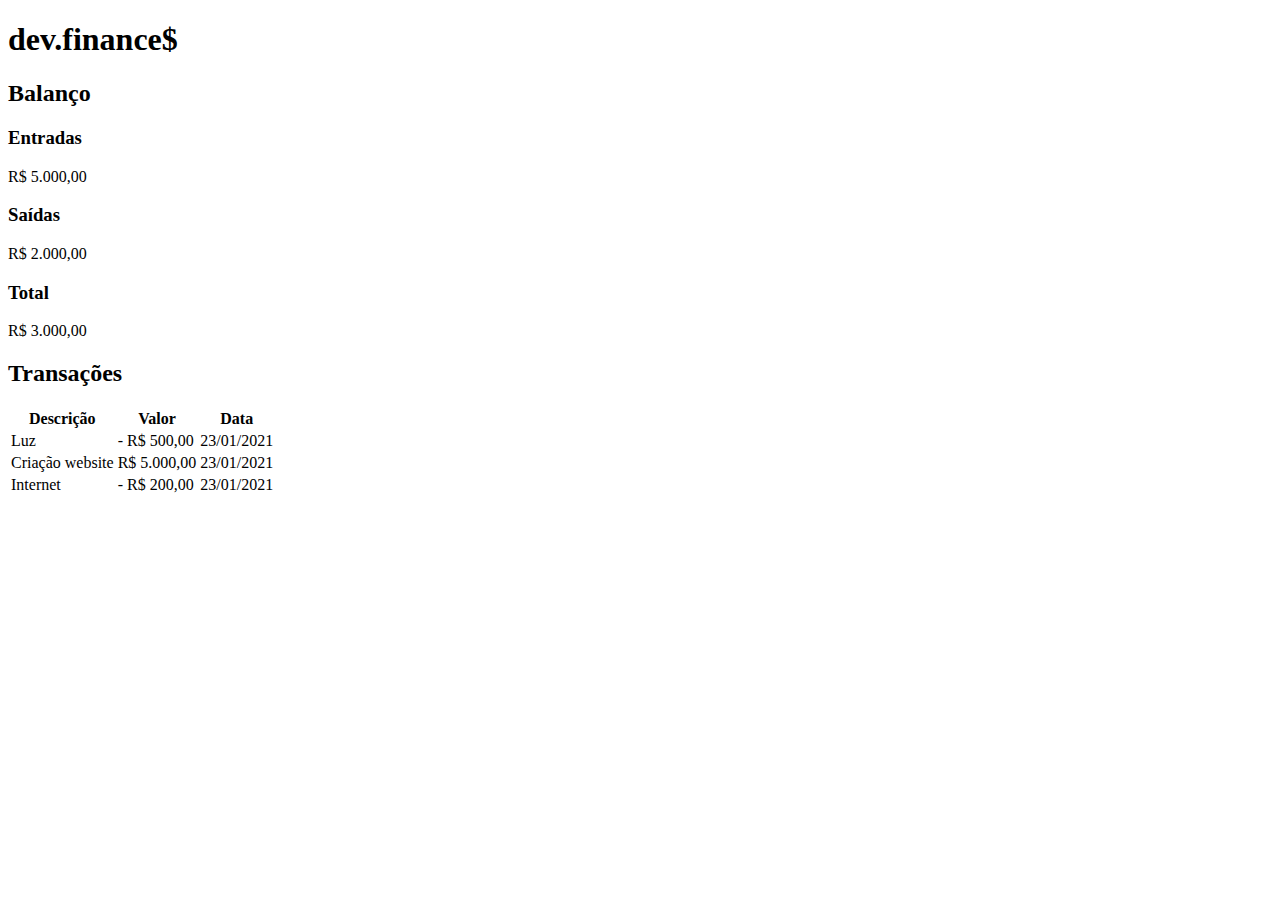
==== index.html @ 40fa6619 "Estruturação HTML" ====
<!DOCTYPE html>
<html lang="pt-BR">
<head>
    <meta charset="UTF-8">
    <meta name="viewport" content="width=device-width, initial-scale=1.0">
    <title>dev.finance$</title>
</head>
<body>
    <h1>dev.finance$</h1>

    <h2>Balanço</h2>
    <h3>Entradas</h3>
    <p>R$ 5.000,00</p>

    <h3>Saídas</h3>
    <p>R$ 2.000,00</p>

    <h3>Total</h3>
    <p>R$ 3.000,00</p>

    <h2>Transações</h2>

    <table>
        <thead>
            <tr>
                <th>Descrição</th>
                <th>Valor</th>
                <th>Data</th>
            </tr>
        </thead>
        <tbody>
            <tr>
                <td>Luz</td>
                <td>- R$ 500,00</td>
                <td>23/01/2021</td>
            </tr>
            <tr>
                <td>Criação website</td>
                <td>R$ 5.000,00</td>
                <td>23/01/2021</td>
            </tr>
            <tr>
                <td>Internet</td>
                <td>- R$ 200,00</td>
                <td>23/01/2021</td>
            </tr>
        </tbody>
    </table>
</body>
</html>
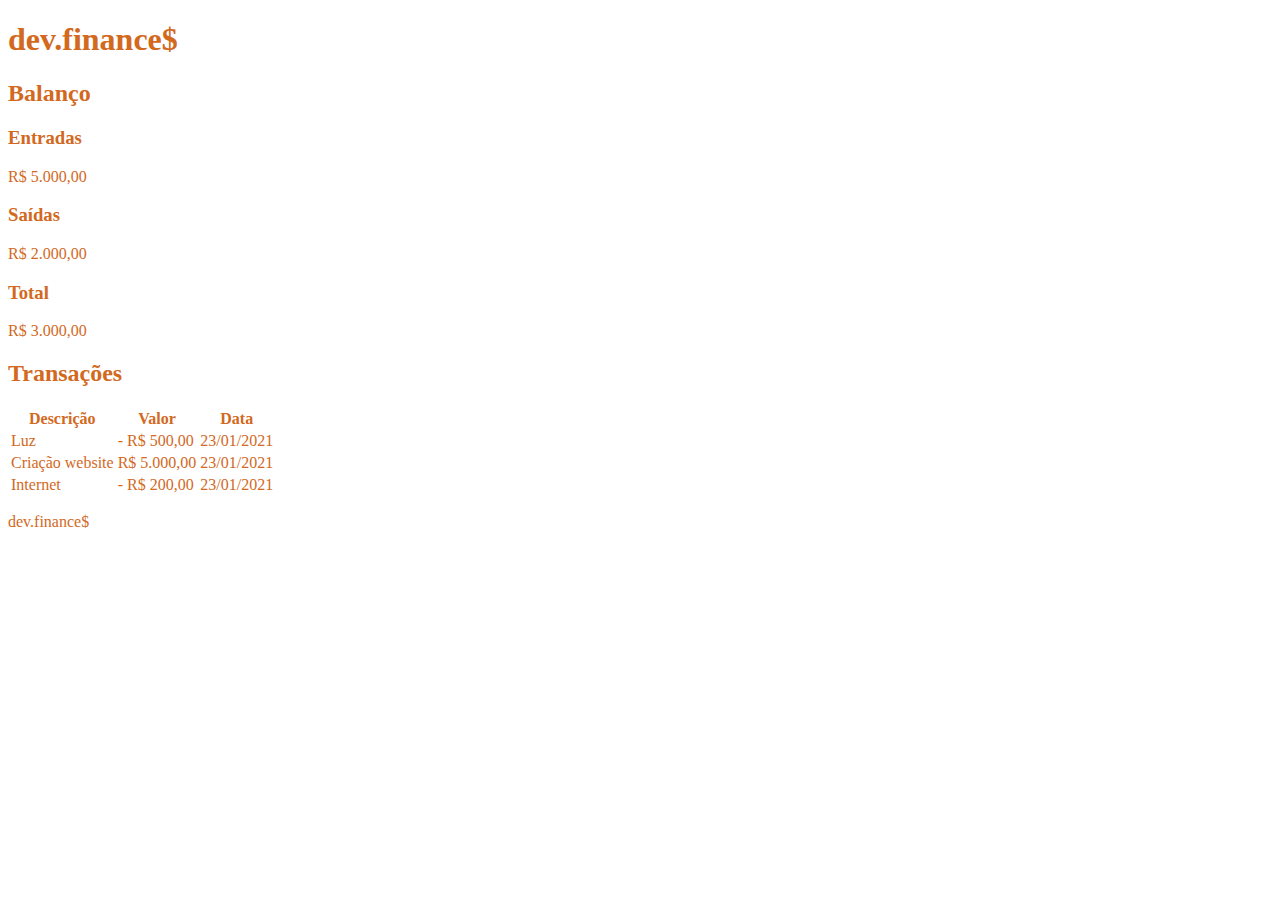
==== commit 851c4488: "Criação primeiro CSS" ====
--- a/index.html
+++ b/index.html
@@ -1,50 +1,71 @@
 <!DOCTYPE html>
 <html lang="pt-BR">
-<head>
-    <meta charset="UTF-8">
-    <meta name="viewport" content="width=device-width, initial-scale=1.0">
+  <head>
+    <meta charset="UTF-8" />
+    <meta name="viewport" content="width=device-width, initial-scale=1.0" />
     <title>dev.finance$</title>
-</head>
-<body>
-    <h1>dev.finance$</h1>
 
-    <h2>Balanço</h2>
-    <h3>Entradas</h3>
-    <p>R$ 5.000,00</p>
+    <link rel="stylesheet" href="style.css">
 
-    <h3>Saídas</h3>
-    <p>R$ 2.000,00</p>
+  </head>
+  <body>
+    <header id="logo"><!--Logomarca-->
+      <h1>dev.finance$</h1>
+    </header>
 
-    <h3>Total</h3>
-    <p>R$ 3.000,00</p>
+    <main><!--ConteúdoPrincipal-->
+      <section id="balance">
+        <h2>Balanço</h2>
+        <div>
+          <h3>Entradas</h3>
+          <p>R$ 5.000,00</p>
+        </div>
 
-    <h2>Transações</h2>
+        <div>
+          <h3>Saídas</h3>
+          <p>R$ 2.000,00</p>
+        </div>
 
-    <table>
-        <thead>
+        <div>
+          <h3>Total</h3>
+          <p>R$ 3.000,00</p>
+        </div>
+
+      </section>
+
+      <section id="transaction">
+        <h2>Transações</h2>
+        <table id="data-table">
+          <thead>
             <tr>
-                <th>Descrição</th>
-                <th>Valor</th>
-                <th>Data</th>
+              <th>Descrição</th>
+              <th>Valor</th>
+              <th>Data</th>
             </tr>
-        </thead>
-        <tbody>
+          </thead>
+          <tbody>
             <tr>
-                <td>Luz</td>
-                <td>- R$ 500,00</td>
-                <td>23/01/2021</td>
+              <td>Luz</td>
+              <td>- R$ 500,00</td>
+              <td>23/01/2021</td>
             </tr>
             <tr>
-                <td>Criação website</td>
-                <td>R$ 5.000,00</td>
-                <td>23/01/2021</td>
+              <td>Criação website</td>
+              <td>R$ 5.000,00</td>
+              <td>23/01/2021</td>
             </tr>
             <tr>
-                <td>Internet</td>
-                <td>- R$ 200,00</td>
-                <td>23/01/2021</td>
+              <td>Internet</td>
+              <td>- R$ 200,00</td>
+              <td>23/01/2021</td>
             </tr>
-        </tbody>
-    </table>
-</body>
-</html>+          </tbody>
+        </table>
+      </section>
+    </main>
+
+    <footer><!--Rodapé-->
+      <p>dev.finance$</p>
+    </footer>
+  </body>
+</html>
--- a/style.css
+++ b/style.css
@@ -0,0 +1,3 @@
+body {
+    color: chocolate;
+}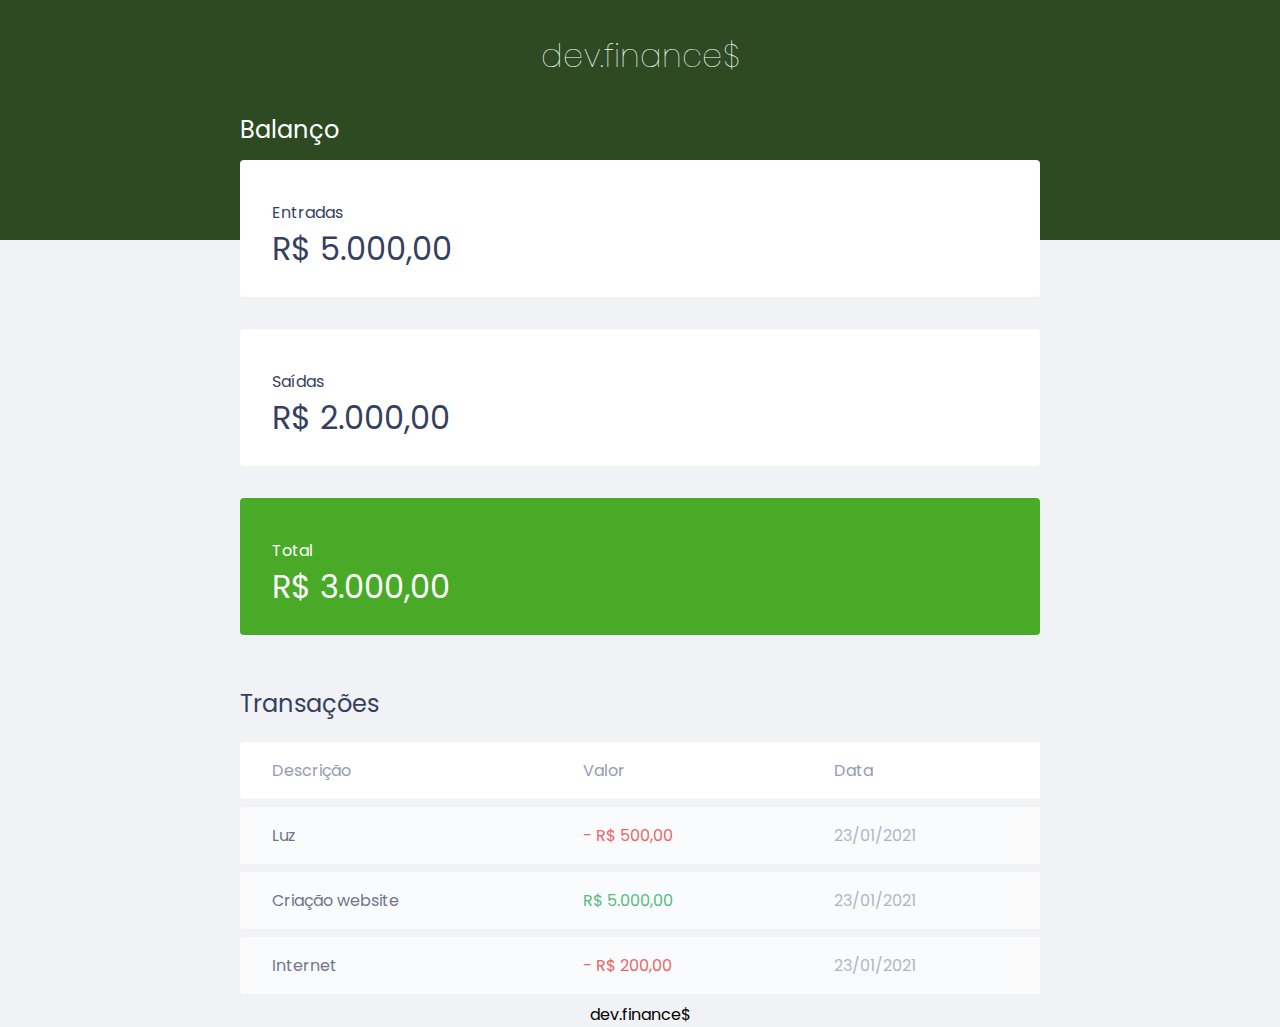
==== commit e65a816f: "Fim da primeira aula" ====
--- a/index.html
+++ b/index.html
@@ -5,28 +5,30 @@
     <meta name="viewport" content="width=device-width, initial-scale=1.0" />
     <title>dev.finance$</title>
 
-    <link rel="stylesheet" href="style.css">
+    <link rel="stylesheet" href="./style.css">
+    <link rel="preconnect" href="https://fonts.gstatic.com">
+    <link href="https://fonts.googleapis.com/css2?family=Poppins:ital,wght@0,100;0,400;0,700;1,100;1,400;1,700&display=swap" rel="stylesheet">
 
   </head>
   <body>
-    <header id="logo"><!--Logomarca-->
-      <h1>dev.finance$</h1>
+    <header><!--Logomarca-->
+      <h1 id="logo">dev.finance$</h1>
     </header>
 
-    <main><!--ConteúdoPrincipal-->
+    <main class="container"><!--ConteúdoPrincipal-->
       <section id="balance">
         <h2>Balanço</h2>
-        <div>
+        <div class="card">
           <h3>Entradas</h3>
           <p>R$ 5.000,00</p>
         </div>
 
-        <div>
+        <div class="card">
           <h3>Saídas</h3>
           <p>R$ 2.000,00</p>
         </div>
 
-        <div>
+        <div class="card total">
           <h3>Total</h3>
           <p>R$ 3.000,00</p>
         </div>
@@ -45,19 +47,19 @@
           </thead>
           <tbody>
             <tr>
-              <td>Luz</td>
-              <td>- R$ 500,00</td>
-              <td>23/01/2021</td>
+              <td class="description">Luz</td>
+              <td class="expense">- R$ 500,00</td>
+              <td class="date">23/01/2021</td>
             </tr>
             <tr>
-              <td>Criação website</td>
-              <td>R$ 5.000,00</td>
-              <td>23/01/2021</td>
+              <td class="description">Criação website</td>
+              <td class="income">R$ 5.000,00</td>
+              <td class="date">23/01/2021</td>
             </tr>
             <tr>
-              <td>Internet</td>
-              <td>- R$ 200,00</td>
-              <td>23/01/2021</td>
+              <td class="description">Internet</td>
+              <td class="expense">- R$ 200,00</td>
+              <td class="date">23/01/2021</td>
             </tr>
           </tbody>
         </table>
--- a/style.css
+++ b/style.css
@@ -1,3 +1,134 @@
+/* =================== Global =================== */
+:root {
+    --dark-blue: #363f5f;
+}
+
+* {
+    margin: 0;
+    padding: 0;
+    box-sizing: border-box;
+}
+
 body {
-    color: chocolate;
+    background: #f0f2f5;
+    font-family: 'Poppins', sans-serif;
+}
+
+.container {
+    width: min(90vw, 800px);
+    margin: auto;
+}
+
+/* =================== Titles =================== */
+h2 {
+    margin-top: 3.2rem;
+    margin-bottom: 0.8rem;
+    color: var(--dark-blue);
+
+    font-weight: normal;
+}
+
+/* =================== Header =================== */
+header {
+    background: #2D4A22;
+    padding: 2rem 0 10rem;
+    text-align: center;
+}
+
+#logo {
+    color: #fff;
+    font-weight: 100;
+}
+
+/* =================== Balance =================== */
+
+#balance {
+    margin-top: -8rem;
+}
+
+#balance h2 {
+    color: #fff;
+    margin-top: 0;
+}
+
+/* =================== Cards =================== */
+
+.card {
+    background: #fff;
+    padding: 1.5rem 2rem;
+    border-radius: 0.25rem;
+
+    margin-bottom: 2rem;
+
+    color: var(--dark-blue);
+}
+
+.card h3 {
+    font-weight: normal;
+    font-size: 1rem;
+
+    margin-top: 1rem;
+}
+
+.card p {
+    font-size: 2rem;
+    line-height: 3rem;
+}
+
+.card.total {
+    background: #48aa26;
+    color: #fff;
+}
+
+/* =================== Table =================== */
+
+#data-table {
+    width: 100%;
+    border-spacing: 0 0.5rem;
+    color: #969CB3;
+}
+
+table thead tr th:first-child,
+table tbody tr td:first-child{
+    border-radius: 0.25rem 0 0 0.25rem;
+}
+
+table thead th {
+    background: #fff;
+
+    font-weight: normal;
+    padding: 1rem 2rem;
+
+    text-align: left;
+}
+
+table tbody tr {
+    opacity: 0.7;
+}
+
+table tbody tr:hover {
+    opacity: 1;
+}
+
+table tbody td {
+    background: #fff;
+    padding: 1rem 2rem;
+}
+
+td.description {
+    color: var(--dark-blue);
+}
+
+td.income {
+    color: #12a454;
+}
+
+td.expense {
+    color: #e92929;
+}
+
+/* =================== Footer =================== */
+
+footer {
+    text-align: center;
 }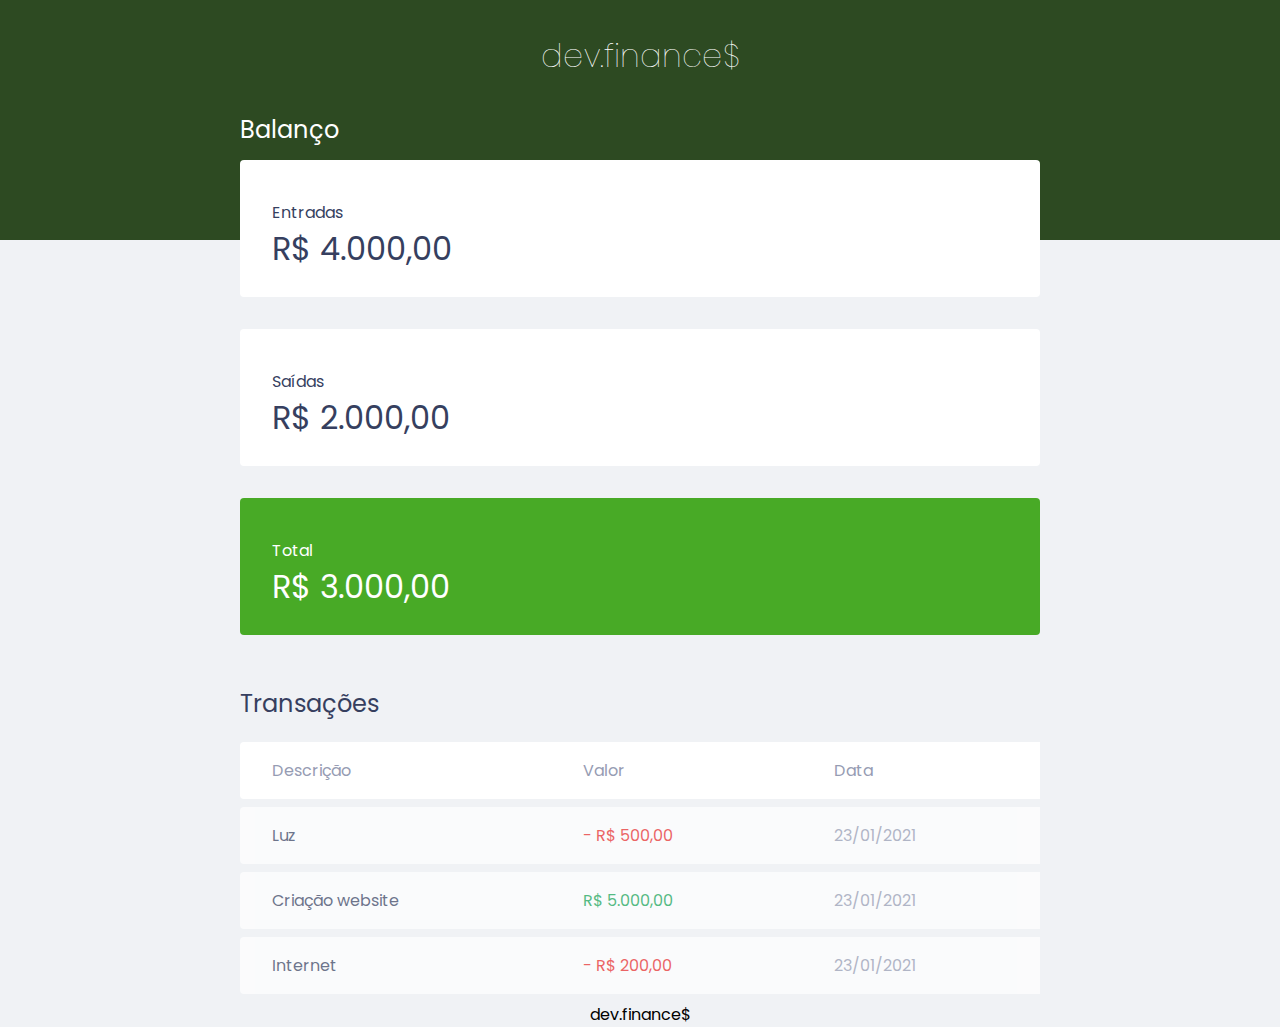
==== commit 642ae84e: "Alteração no valor" ====
--- a/index.html
+++ b/index.html
@@ -20,7 +20,7 @@
         <h2>Balanço</h2>
         <div class="card">
           <h3>Entradas</h3>
-          <p>R$ 5.000,00</p>
+          <p>R$ 4.000,00</p>
         </div>
 
         <div class="card">
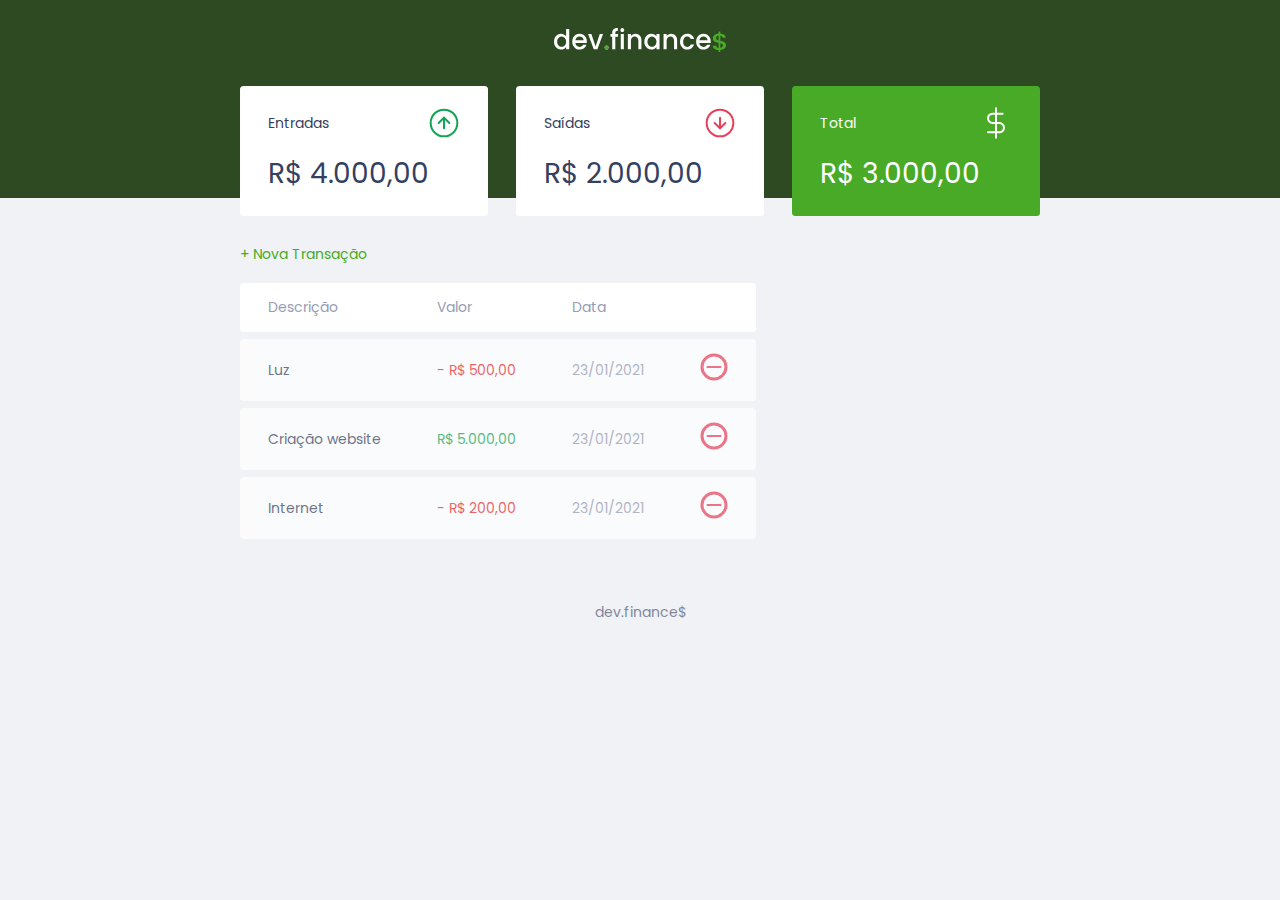
==== commit 8dfd5113: "Iniciando responsividade" ====
--- a/index.html
+++ b/index.html
@@ -12,37 +12,50 @@
   </head>
   <body>
     <header><!--Logomarca-->
-      <h1 id="logo">dev.finance$</h1>
+      <img src="./assets/logo.svg" alt="Logo Dev Finance">
     </header>
 
     <main class="container"><!--ConteúdoPrincipal-->
       <section id="balance">
-        <h2>Balanço</h2>
+        <h2 class="sr-only" >Balanço</h2>
         <div class="card">
-          <h3>Entradas</h3>
+          <h3>
+            <span>Entradas</span>
+            <img src="./assets/income.svg" alt="Imagem de entradas">
+          </h3>
           <p>R$ 4.000,00</p>
         </div>
 
         <div class="card">
-          <h3>Saídas</h3>
+          <h3>
+            <span>Saídas</span>
+            <img src="./assets/expense.svg" alt="Imagem de saídas">
+          </h3>
           <p>R$ 2.000,00</p>
         </div>
 
         <div class="card total">
-          <h3>Total</h3>
+          <h3>
+            <span>Total</span>
+            <img src="./assets/total.svg" alt="Imagem do total">
+          </h3>
           <p>R$ 3.000,00</p>
         </div>
 
       </section>
 
       <section id="transaction">
-        <h2>Transações</h2>
+        <h2 class="sr-only" >Transações</h2>
+
+        <a href="#" class="button new">+ Nova Transação</a>
+
         <table id="data-table">
           <thead>
             <tr>
               <th>Descrição</th>
               <th>Valor</th>
               <th>Data</th>
+              <th></th>
             </tr>
           </thead>
           <tbody>
@@ -50,16 +63,19 @@
               <td class="description">Luz</td>
               <td class="expense">- R$ 500,00</td>
               <td class="date">23/01/2021</td>
+              <td><img src="./assets/minus.svg" alt="Remover transação"></td>
             </tr>
             <tr>
               <td class="description">Criação website</td>
               <td class="income">R$ 5.000,00</td>
               <td class="date">23/01/2021</td>
+              <td><img src="./assets/minus.svg" alt="Remover transação"></td>
             </tr>
             <tr>
               <td class="description">Internet</td>
               <td class="expense">- R$ 200,00</td>
               <td class="date">23/01/2021</td>
+              <td><img src="./assets/minus.svg" alt="Remover transação"></td>
             </tr>
           </tbody>
         </table>
--- a/style.css
+++ b/style.css
@@ -9,9 +9,24 @@
     box-sizing: border-box;
 }
 
+html {
+    font-size: 93.75%; /*Equivale a 15px*/
+}
+
 body {
     background: #f0f2f5;
     font-family: 'Poppins', sans-serif;
+}
+.sr-only {
+    position: absolute;
+    width: 1px;
+    height: 1px;
+    padding: 0;
+    margin: -1px;
+    overflow: hidden;
+    clip: rect (0, 0, 0, 0);
+    white-space: nowrap;
+    border-width: 0;
 }
 
 .container {
@@ -26,6 +41,21 @@
     color: var(--dark-blue);
 
     font-weight: normal;
+}
+
+/* ================ Links & Buttons ================ */
+a {
+    color: #49aa26;
+    text-decoration: none;
+}
+
+a:hover {
+    color: #3dd705;
+}
+
+.button.new {
+    display: inline-block;
+    margin-bottom: .8rem;
 }
 
 /* =================== Header =================== */
@@ -67,12 +97,16 @@
     font-weight: normal;
     font-size: 1rem;
 
-    margin-top: 1rem;
+    display: flex;
+    align-items: center;
+    justify-content: space-between;
 }
 
 .card p {
     font-size: 2rem;
     line-height: 3rem;
+
+    margin-top: 1rem;
 }
 
 .card.total {
@@ -83,14 +117,22 @@
 /* =================== Table =================== */
 
 #data-table {
+    display: block;
     width: 100%;
     border-spacing: 0 0.5rem;
     color: #969CB3;
+
+    overflow-x: auto;
 }
 
 table thead tr th:first-child,
 table tbody tr td:first-child{
     border-radius: 0.25rem 0 0 0.25rem;
+}
+
+table thead tr th:last-child,
+table tbody tr td:last-child{
+    border-radius: 0 0.25rem 0.25rem 0;
 }
 
 table thead th {
@@ -131,4 +173,22 @@
 
 footer {
     text-align: center;
+    padding: 4rem 0 2rem;
+    color: var(--dark-blue);
+
+    opacity: 0.6;
+}
+
+/* =================== Response =================== */
+
+@media (min-width: 800px) {
+    html {
+        font-size: 87.5%;
+    }
+
+    #balance {
+        display: grid;
+        grid-template-columns: repeat(3, 1fr);
+        gap: 2rem;
+    }
 }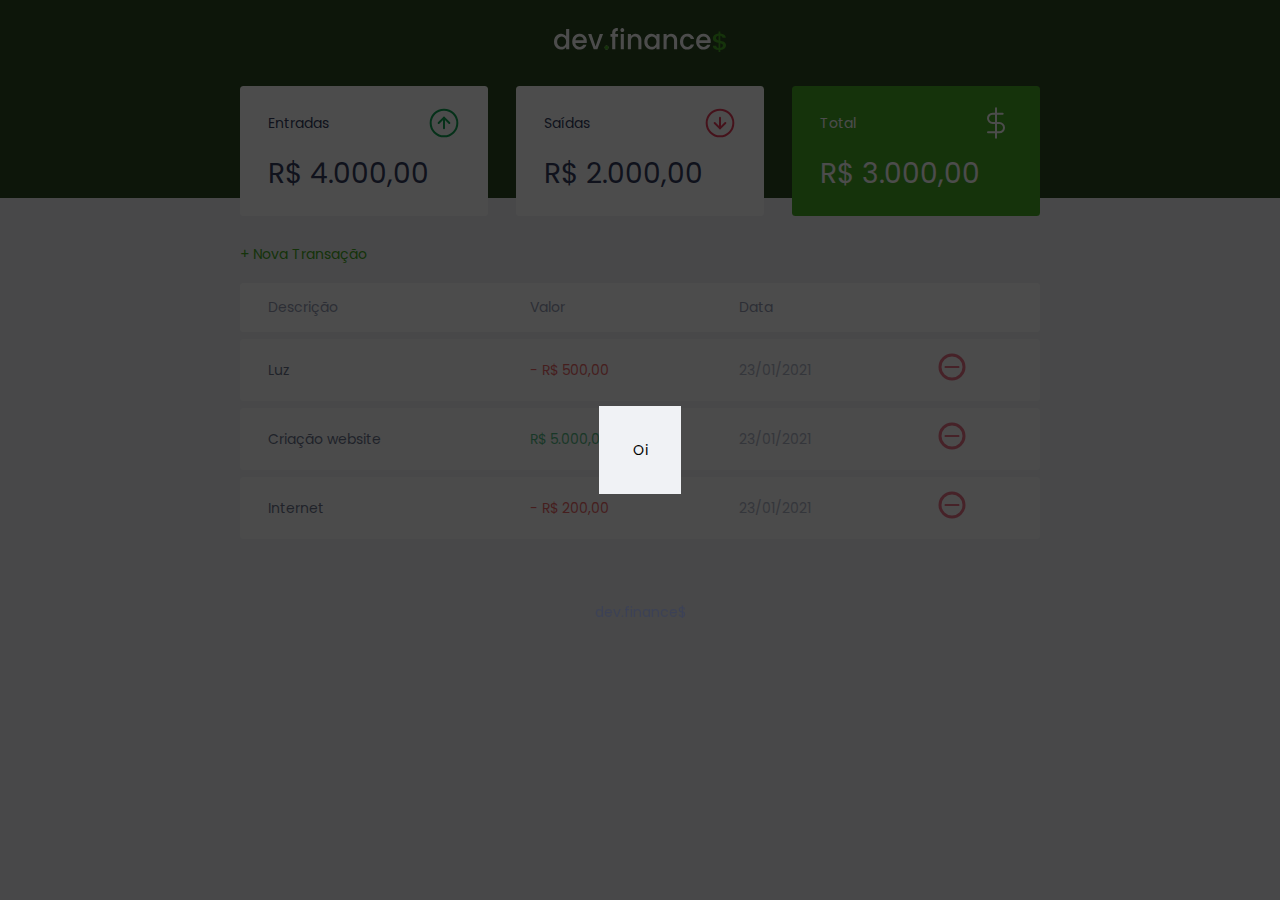
==== commit e9ff346e: "Setup do modal" ====
--- a/index.html
+++ b/index.html
@@ -82,6 +82,12 @@
       </section>
     </main>
 
+    <div class="modal-overlay active">
+      <div class="modal">
+          Oi
+      </div>
+    </div>
+
     <footer><!--Rodapé-->
       <p>dev.finance$</p>
     </footer>
--- a/style.css
+++ b/style.css
@@ -116,13 +116,16 @@
 
 /* =================== Table =================== */
 
+#transaction {
+    display: block;
+    width: 100%;
+    overflow-x: auto;
+}
+
 #data-table {
-    display: block;
     width: 100%;
     border-spacing: 0 0.5rem;
     color: #969CB3;
-
-    overflow-x: auto;
 }
 
 table thead tr th:first-child,
@@ -167,6 +170,35 @@
 
 td.expense {
     color: #e92929;
+}
+
+/* ==================== Modal ==================== */
+
+.modal-overlay {
+    width: 100%;
+    height: 100%;
+
+    background-color: rgba(0, 0, 0, 0.7);
+
+    position: fixed;
+    top: 0;
+
+    display: flex;
+    align-items: center;
+    justify-content: center;
+
+    opacity: 0;
+    visibility: hidden;
+}
+
+.modal-overlay.active {
+    opacity: 1;
+    visibility: visible;
+}
+
+.modal {
+    background: #f0f2f5;
+    padding: 2.4rem;
 }
 
 /* =================== Footer =================== */
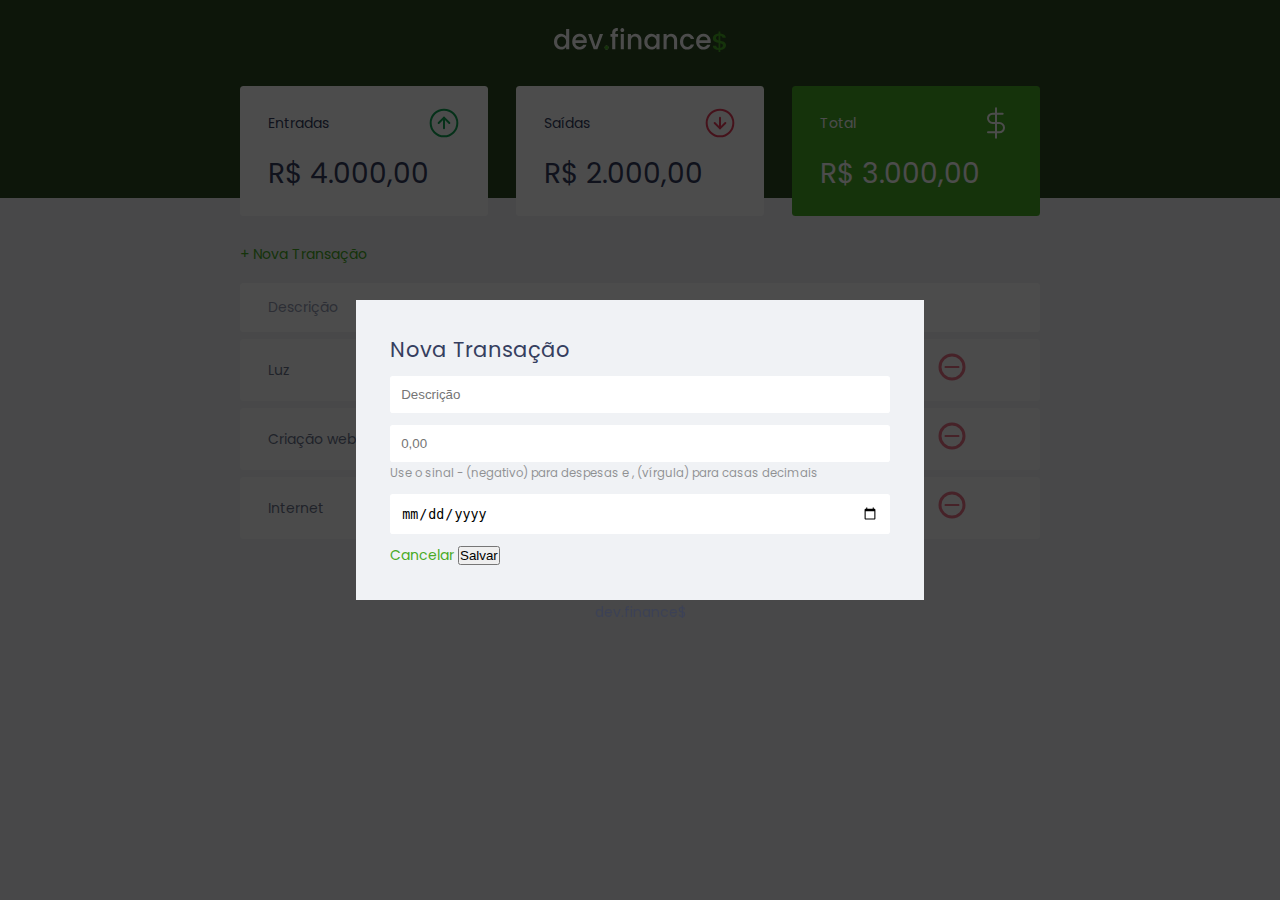
==== commit 018d527c: "Edição do modal" ====
--- a/index.html
+++ b/index.html
@@ -84,7 +84,51 @@
 
     <div class="modal-overlay active">
       <div class="modal">
-          Oi
+          <div id="form">
+            <h2>Nova Transação</h2>
+            <form action="">
+              <div class="input-group"><!--Descrição-->
+                <label 
+                  class="sr-only"
+                  for="description">Descrição</label>
+                <input
+                  type="text"
+                  id="description"
+                  name="description"
+                  placeholder="Descrição"
+                />
+              </div>
+              <div class="input-group"><!--Valor-->
+                <label 
+                  class="sr-only"
+                  for="amount">Valor</label>
+                <input
+                  type="number"
+                  step="0.01"
+                  id="amount"
+                  name="amount"
+                  placeholder="0,00"
+                />
+
+                <small class="help">Use o sinal - (negativo) para despesas e , (vírgula) para casas decimais</small>
+              </div>
+                <div class="input-group"><!--Data-->
+                  <label 
+                    class="sr-only"
+                    for="date">Data</label>
+                  <input
+                    type="date"
+                    id="date"
+                    name="date"
+                  />
+              </div>
+
+              <div class="input-group actions">
+                <a href="#" class="button cancel">Cancelar</a>
+                <button>Salvar</button>
+              </div>
+            </form>
+          </div>
       </div>
     </div>
 
--- a/style.css
+++ b/style.css
@@ -201,6 +201,35 @@
     padding: 2.4rem;
 }
 
+/* ==================== Form =================== */
+
+#form {
+    max-width: 500px;
+}
+
+#form h2 {
+    margin-top: 0;
+}
+
+input {
+    border: none;
+    border-radius: 0.2rem;
+
+    padding: 0.8rem;
+
+    width: 100%;
+}
+
+.input-group {
+    margin-top: 0.8rem;
+}
+
+.input-group small {
+    opacity: 0.4;
+}
+
+
+
 /* =================== Footer =================== */
 
 footer {
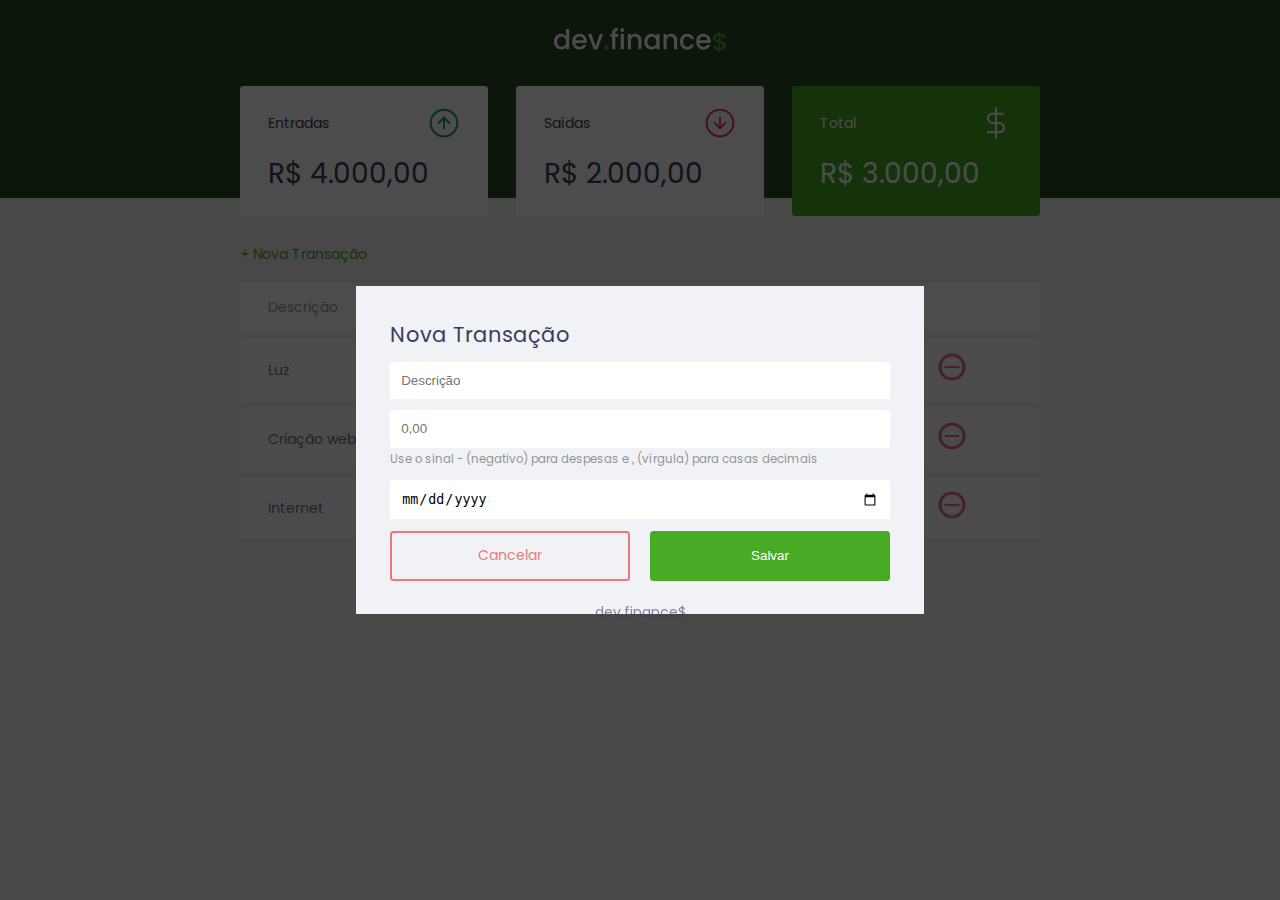
==== commit 432564cd: "Inicio JS" ====
--- a/index.html
+++ b/index.html
@@ -135,5 +135,10 @@
     <footer><!--Rodapé-->
       <p>dev.finance$</p>
     </footer>
+
+    <script>
+      
+    </script>
+
   </body>
 </html>
--- a/style.css
+++ b/style.css
@@ -1,6 +1,9 @@
 /* =================== Global =================== */
 :root {
     --dark-blue: #363f5f;
+    --green: #49aa26;
+    --light-green: #3dd705;
+    --red: #e92929;
 }
 
 * {
@@ -45,17 +48,54 @@
 
 /* ================ Links & Buttons ================ */
 a {
-    color: #49aa26;
+    color: var(--green);
     text-decoration: none;
 }
 
 a:hover {
-    color: #3dd705;
+    color: var(--light-green);
+}
+
+button {
+    width: 100%;
+    height: 50px;
+
+    border: none;
+
+    background: var(--green);
+    color: white;
+
+    padding: 0;
+    border-radius: 0.25rem;
+
+    cursor: pointer;
+}
+
+button:hover {
+    background: var(--light-green);
 }
 
 .button.new {
     display: inline-block;
     margin-bottom: .8rem;
+}
+
+.button.cancel {
+    color: var(--red);
+    border: 2px var(--red) solid;
+    border-radius: 0.25rem;
+
+    height: 50px;
+
+    display: flex;
+    align-items: center;
+    justify-content: center;
+
+    opacity: 0.6;
+}
+
+.button.cancel:hover {
+    opacity: 1;
 }
 
 /* =================== Header =================== */
@@ -228,7 +268,16 @@
     opacity: 0.4;
 }
 
-
+.input-group.actions {
+    display: flex;
+    align-items: center;
+    justify-content: space-between;
+}
+
+.input-group.actions .button,
+.input-group.actions button {
+    width: 48%;
+}
 
 /* =================== Footer =================== */
 
